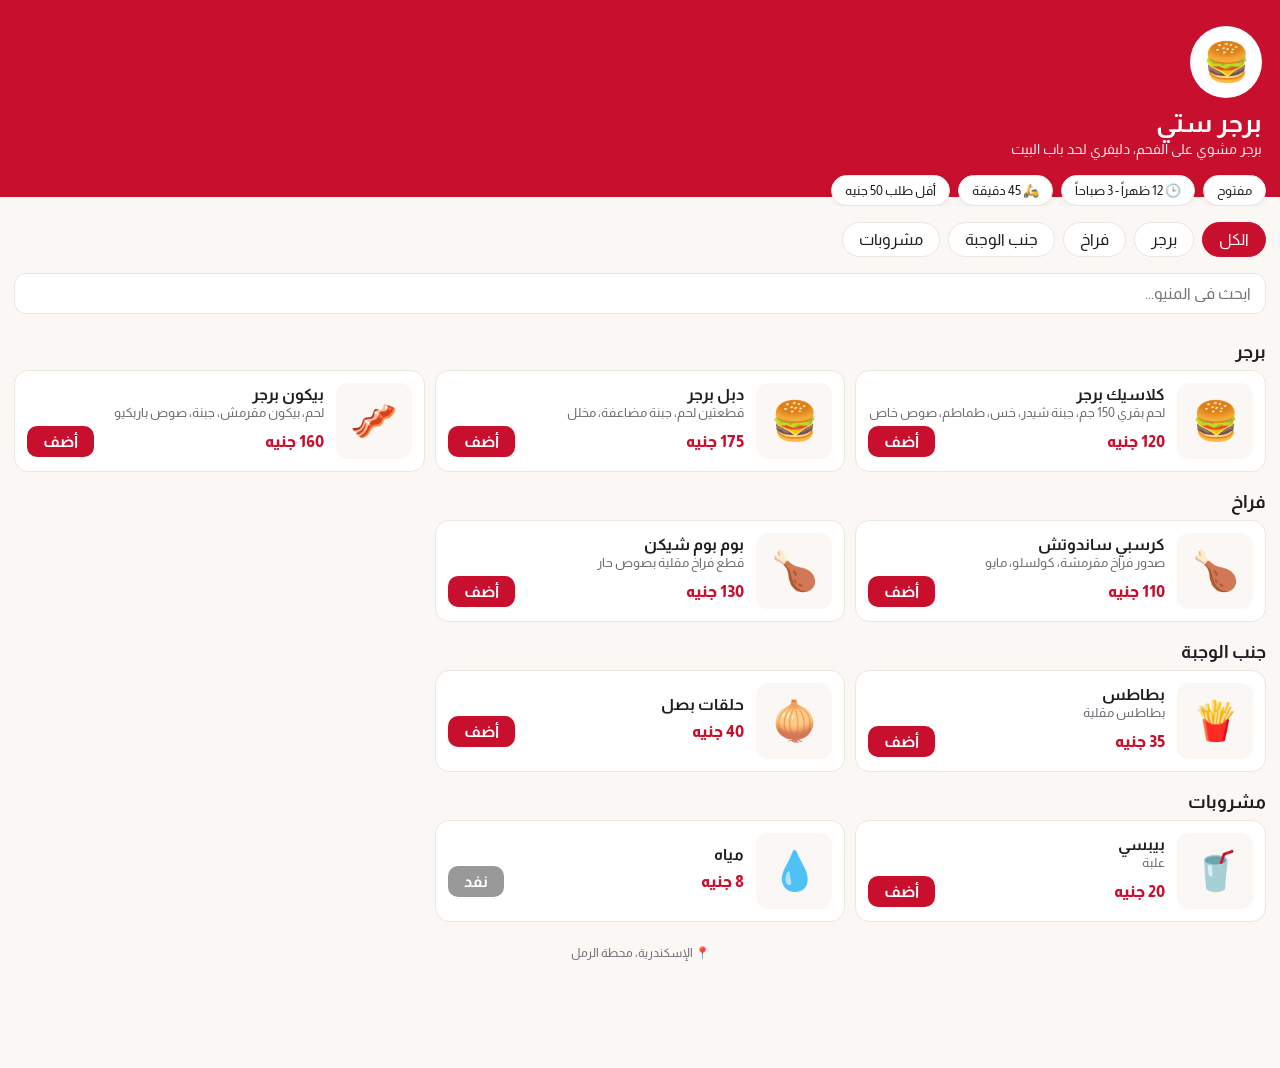
==== index.html @ 9aebf4c3 "Talabak: white-label restaurant menu and ordering site" ====
<!doctype html>
<html lang="ar" dir="rtl">
<head>
<meta charset="utf-8">
<meta name="viewport" content="width=device-width, initial-scale=1">
<title>منيو</title>
<link rel="preconnect" href="https://fonts.googleapis.com">
<link href="https://fonts.googleapis.com/css2?family=Almarai:wght@400;700;800&display=swap" rel="stylesheet">
<link rel="stylesheet" href="style.css">
</head>
<body>
<div id="app"><p class="loading">جاري التحميل...</p></div>
<script src="app.js"></script>
</body>
</html>
---- style.css ----
:root{--primary:#c8102e;--accent:#f5b301;--bg:#faf7f5;--card:#fff;--text:#1d1d1f;--muted:#6b6b72;--line:#ece6e1;--onp:#fff}
body.dark{--bg:#121212;--card:#1e1e1e;--text:#f1f1f1;--muted:#a0a0a8;--line:#2c2c2c}
*{box-sizing:border-box}
body{margin:0;font-family:Almarai,system-ui,sans-serif;background:var(--bg);color:var(--text);padding-bottom:84px}
button,input,textarea,select{font:inherit;color:inherit}
.loading,.err{text-align:center;padding:60px 20px;color:var(--muted)}
.hero{background:var(--primary);color:var(--onp);padding:26px 18px 40px;background-size:cover;background-position:center;position:relative}
.hero.cover::before{content:"";position:absolute;inset:0;background:rgba(0,0,0,.55)}
.hero>*{position:relative}
.hero .logo{width:72px;height:72px;border-radius:50%;background:#fff;display:flex;align-items:center;justify-content:center;font-size:38px;overflow:hidden;margin-bottom:10px}
.hero .logo img{width:100%;height:100%;object-fit:cover}
.hero h1{margin:0 0 4px;font-size:26px}
.hero p{margin:0;opacity:.9;font-size:14px}
.info{display:flex;flex-wrap:wrap;gap:8px;margin:-22px 14px 0;position:relative}
.chip{background:var(--card);border:1px solid var(--line);border-radius:999px;padding:7px 13px;font-size:13px;box-shadow:0 2px 6px rgba(0,0,0,.05)}
.chip.closed{background:#b71c1c;color:#fff;border-color:#b71c1c}
.tabs{display:flex;gap:8px;overflow-x:auto;padding:16px 14px 8px;position:sticky;top:0;background:var(--bg);z-index:5;scrollbar-width:none}
.tabs button{white-space:nowrap;border:1px solid var(--line);background:var(--card);padding:8px 16px;border-radius:999px;cursor:pointer}
.tabs button.on{background:var(--primary);color:var(--onp);border-color:var(--primary)}
.search{margin:8px 14px;width:calc(100% - 28px);padding:11px 14px;border-radius:12px;border:1px solid var(--line);background:var(--card)}
h2.cat{margin:20px 14px 8px;font-size:18px}
.items{display:grid;gap:10px;padding:0 14px;grid-template-columns:repeat(auto-fill,minmax(320px,1fr))}
.item{background:var(--card);border:1px solid var(--line);border-radius:14px;padding:12px;display:flex;gap:12px;align-items:center}
.item .pic{width:76px;height:76px;border-radius:12px;background:var(--bg);display:flex;align-items:center;justify-content:center;font-size:38px;flex:none;overflow:hidden}
.item .pic img{width:100%;height:100%;object-fit:cover}
.item .body{flex:1;min-width:0}
.item h3{margin:0 0 3px;font-size:16px}
.item .d{margin:0 0 6px;font-size:12.5px;color:var(--muted)}
.item .row{display:flex;justify-content:space-between;align-items:center}
.price{font-weight:800;color:var(--primary)}
body.dark .price{color:var(--accent)}
.add{background:var(--primary);color:var(--onp);border:0;border-radius:10px;padding:7px 16px;cursor:pointer;font-weight:700}
.add:disabled{background:#999;cursor:not-allowed}
.bar{position:fixed;bottom:0;inset-inline:0;padding:12px 14px;background:var(--bg);border-top:1px solid var(--line);z-index:10}
.bar button{width:100%;background:var(--primary);color:var(--onp);border:0;border-radius:14px;padding:14px;font-weight:800;font-size:16px;cursor:pointer;display:flex;justify-content:space-between}
.sheet-bg{position:fixed;inset:0;background:rgba(0,0,0,.5);z-index:20;display:flex;align-items:flex-end;justify-content:center}
.sheet{background:var(--bg);width:100%;max-width:560px;max-height:92vh;overflow:auto;border-radius:20px 20px 0 0;padding:18px}
.sheet h2{margin:0 0 12px}
.line{display:flex;align-items:center;gap:8px;padding:10px 0;border-bottom:1px solid var(--line)}
.line .n{flex:1}.line .n small{display:block;color:var(--muted)}
.qty{display:flex;align-items:center;gap:8px}
.qty button{width:30px;height:30px;border-radius:50%;border:1px solid var(--line);background:var(--card);cursor:pointer;font-size:16px}
.sum{display:flex;justify-content:space-between;padding:5px 0}
.sum.t{font-weight:800;font-size:17px;border-top:1px solid var(--line);margin-top:6px;padding-top:10px}
.f{display:block;margin:10px 0 4px;font-size:13px;color:var(--muted)}
.in{width:100%;padding:11px;border-radius:10px;border:1px solid var(--line);background:var(--card)}
.seg{display:flex;gap:8px}.seg label{flex:1;text-align:center;border:1px solid var(--line);border-radius:10px;padding:10px;background:var(--card);cursor:pointer}
.seg input{display:none}.seg input:checked+span{font-weight:800;color:var(--primary)}
.seg label:has(input:checked){border-color:var(--primary)}
.opt{display:flex;justify-content:space-between;padding:10px 0;border-bottom:1px solid var(--line)}
.btn{width:100%;margin-top:14px;padding:14px;border:0;border-radius:12px;background:#25d366;color:#fff;font-weight:800;font-size:16px;cursor:pointer}
.btn.alt{background:var(--card);color:var(--text);border:1px solid var(--line)}
.msg{background:var(--card);border:1px solid var(--line);border-radius:10px;padding:10px;margin-top:10px;font-size:13px}
footer{text-align:center;color:var(--muted);font-size:12px;padding:24px}
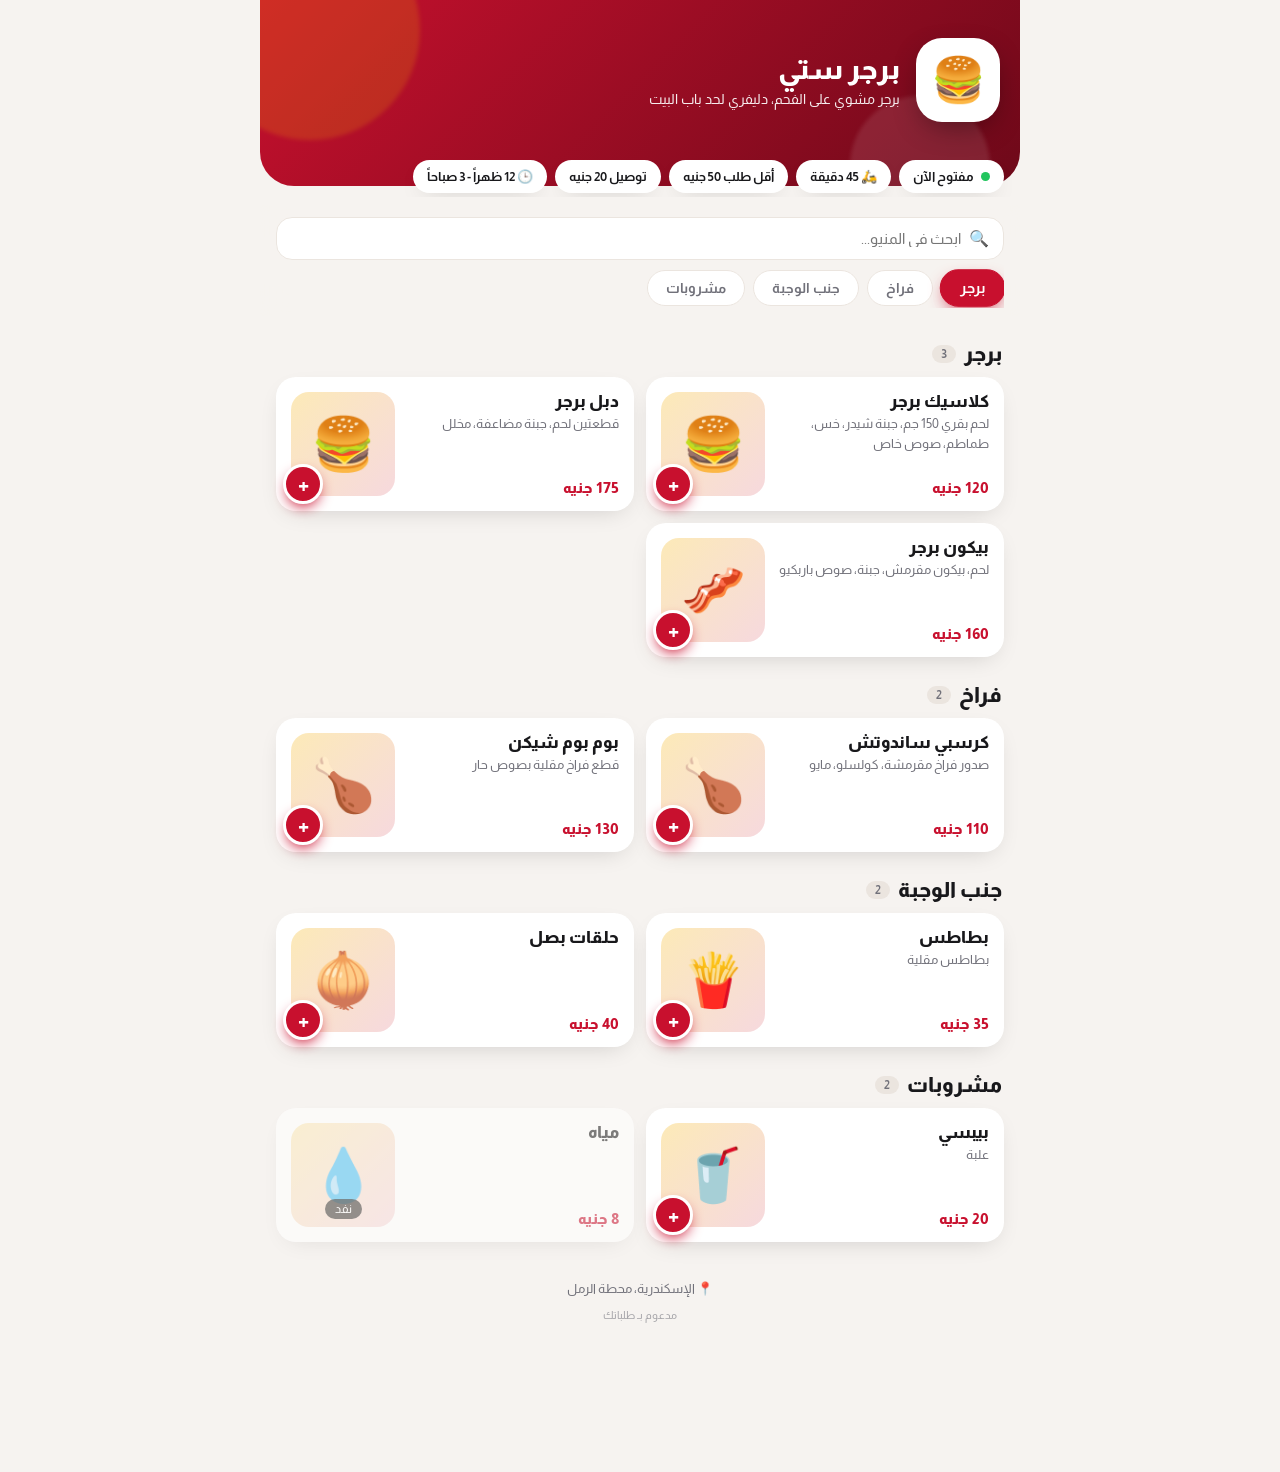
==== commit bed85eba: "Cache-busting for css/js/config" ====
--- a/index.html
+++ b/index.html
@@ -2,14 +2,15 @@
 <html lang="ar" dir="rtl">
 <head>
 <meta charset="utf-8">
+<meta http-equiv="Cache-Control" content="no-cache">
 <meta name="viewport" content="width=device-width, initial-scale=1">
 <title>منيو</title>
 <link rel="preconnect" href="https://fonts.googleapis.com">
 <link href="https://fonts.googleapis.com/css2?family=Almarai:wght@400;700;800&display=swap" rel="stylesheet">
-<link rel="stylesheet" href="style.css">
+<link rel="stylesheet" href="style.css?v=1795558401">
 </head>
 <body>
 <div id="app"><p class="loading">جاري التحميل...</p></div>
-<script src="app.js"></script>
+<script src="app.js?v=1795558401"></script>
 </body>
 </html>
--- a/style.css
+++ b/style.css
@@ -1,54 +1,114 @@
-:root{--primary:#c8102e;--accent:#f5b301;--bg:#faf7f5;--card:#fff;--text:#1d1d1f;--muted:#6b6b72;--line:#ece6e1;--onp:#fff}
-body.dark{--bg:#121212;--card:#1e1e1e;--text:#f1f1f1;--muted:#a0a0a8;--line:#2c2c2c}
-*{box-sizing:border-box}
-body{margin:0;font-family:Almarai,system-ui,sans-serif;background:var(--bg);color:var(--text);padding-bottom:84px}
+:root{--primary:#c8102e;--accent:#f5b301;--bg:#f6f3f0;--card:#fff;--text:#18181b;--muted:#71717a;--line:#ebe5df;--onp:#fff;--r:20px;--sh:0 8px 24px -10px rgba(0,0,0,.18)}
+body.dark{--bg:#0d0d0f;--card:#1a1a1e;--text:#f4f4f5;--muted:#a1a1aa;--line:#2a2a30;--sh:0 8px 24px -10px rgba(0,0,0,.6)}
+*{box-sizing:border-box;-webkit-tap-highlight-color:transparent}
+html{scroll-behavior:smooth}
+body{margin:0;font-family:Almarai,system-ui,sans-serif;background:var(--bg);color:var(--text);padding-bottom:110px;max-width:760px;margin-inline:auto;min-height:100vh}
 button,input,textarea,select{font:inherit;color:inherit}
+button{cursor:pointer}
 .loading,.err{text-align:center;padding:60px 20px;color:var(--muted)}
-.hero{background:var(--primary);color:var(--onp);padding:26px 18px 40px;background-size:cover;background-position:center;position:relative}
-.hero.cover::before{content:"";position:absolute;inset:0;background:rgba(0,0,0,.55)}
-.hero>*{position:relative}
-.hero .logo{width:72px;height:72px;border-radius:50%;background:#fff;display:flex;align-items:center;justify-content:center;font-size:38px;overflow:hidden;margin-bottom:10px}
-.hero .logo img{width:100%;height:100%;object-fit:cover}
-.hero h1{margin:0 0 4px;font-size:26px}
-.hero p{margin:0;opacity:.9;font-size:14px}
-.info{display:flex;flex-wrap:wrap;gap:8px;margin:-22px 14px 0;position:relative}
-.chip{background:var(--card);border:1px solid var(--line);border-radius:999px;padding:7px 13px;font-size:13px;box-shadow:0 2px 6px rgba(0,0,0,.05)}
-.chip.closed{background:#b71c1c;color:#fff;border-color:#b71c1c}
-.tabs{display:flex;gap:8px;overflow-x:auto;padding:16px 14px 8px;position:sticky;top:0;background:var(--bg);z-index:5;scrollbar-width:none}
-.tabs button{white-space:nowrap;border:1px solid var(--line);background:var(--card);padding:8px 16px;border-radius:999px;cursor:pointer}
-.tabs button.on{background:var(--primary);color:var(--onp);border-color:var(--primary)}
-.search{margin:8px 14px;width:calc(100% - 28px);padding:11px 14px;border-radius:12px;border:1px solid var(--line);background:var(--card)}
-h2.cat{margin:20px 14px 8px;font-size:18px}
-.items{display:grid;gap:10px;padding:0 14px;grid-template-columns:repeat(auto-fill,minmax(320px,1fr))}
-.item{background:var(--card);border:1px solid var(--line);border-radius:14px;padding:12px;display:flex;gap:12px;align-items:center}
-.item .pic{width:76px;height:76px;border-radius:12px;background:var(--bg);display:flex;align-items:center;justify-content:center;font-size:38px;flex:none;overflow:hidden}
-.item .pic img{width:100%;height:100%;object-fit:cover}
-.item .body{flex:1;min-width:0}
-.item h3{margin:0 0 3px;font-size:16px}
-.item .d{margin:0 0 6px;font-size:12.5px;color:var(--muted)}
-.item .row{display:flex;justify-content:space-between;align-items:center}
-.price{font-weight:800;color:var(--primary)}
+/* hero */
+.hero{position:relative;overflow:hidden;color:var(--onp);padding:38px 20px 64px;border-radius:0 0 34px 34px;background:linear-gradient(135deg,var(--primary),color-mix(in srgb,var(--primary) 55%,#000));background-size:cover;background-position:center}
+.hero.cover{background-blend-mode:multiply}
+.hero.cover::after{content:"";position:absolute;inset:0;background:linear-gradient(to top,rgba(0,0,0,.65),rgba(0,0,0,.15))}
+.blob{position:absolute;border-radius:50%;filter:blur(2px);opacity:.18;background:var(--accent)}
+.b1{width:220px;height:220px;top:-80px;left:-60px}.b2{width:140px;height:140px;bottom:-50px;right:30px;background:#fff;opacity:.1}
+.hero-in{position:relative;z-index:1;display:flex;align-items:center;gap:16px}
+.logo{width:84px;height:84px;border-radius:26px;background:#fff;display:flex;align-items:center;justify-content:center;font-size:44px;overflow:hidden;flex:none;box-shadow:0 10px 30px -8px rgba(0,0,0,.45);animation:pop .6s cubic-bezier(.2,1.4,.4,1)}
+.logo img{width:100%;height:100%;object-fit:cover}
+.hero h1{margin:0 0 5px;font-size:28px;font-weight:800;line-height:1.2}
+.hero p{margin:0;opacity:.92;font-size:14px}
+/* info */
+.info{display:flex;gap:8px;overflow-x:auto;margin:-26px 0 0;padding:0 16px 4px;position:relative;z-index:2;scrollbar-width:none}
+.info::-webkit-scrollbar,.tabs::-webkit-scrollbar{display:none}
+.chip{flex:none;background:var(--card);border-radius:999px;padding:9px 14px;font-size:13px;font-weight:700;box-shadow:var(--sh);white-space:nowrap}
+.chip.st{display:flex;align-items:center;gap:7px}
+.chip.st i{width:9px;height:9px;border-radius:50%;background:#22c55e;box-shadow:0 0 0 0 #22c55e88;animation:pulse 1.8s infinite}
+.chip.closed{color:#ef4444}.chip.closed i{background:#ef4444;animation:none}
+.closedbar{margin:12px 16px 0;padding:11px 14px;border-radius:14px;background:#ef444422;color:#ef4444;font-size:13px;font-weight:700;text-align:center}
+/* sticky search+tabs */
+.stick{position:sticky;top:0;z-index:30;background:color-mix(in srgb,var(--bg) 88%,transparent);backdrop-filter:blur(14px);-webkit-backdrop-filter:blur(14px);padding:12px 16px 8px;margin-top:8px}
+.sbox{display:flex;align-items:center;gap:8px;background:var(--card);border:1px solid var(--line);border-radius:16px;padding:0 14px}
+.sbox input{flex:1;border:0;background:none;outline:0;padding:12px 0;font-size:15px}
+.tabs{display:flex;gap:8px;overflow-x:auto;padding:10px 0 2px;scrollbar-width:none}
+.tabs button{flex:none;border:0;background:var(--card);padding:9px 18px;border-radius:999px;font-weight:700;font-size:14px;color:var(--muted);transition:.25s;border:1px solid var(--line)}
+.tabs button.on{background:var(--primary);color:var(--onp);border-color:var(--primary);transform:scale(1.04);box-shadow:0 6px 16px -6px var(--primary)}
+/* items */
+h2.cat{margin:26px 18px 12px;font-size:21px;font-weight:800;display:flex;align-items:center;gap:8px;scroll-margin-top:130px}
+h2.cat small{font-size:12px;background:var(--line);color:var(--muted);padding:2px 9px;border-radius:99px;font-weight:700}
+.items{display:grid;gap:12px;padding:0 16px}
+@media(min-width:700px){.items{grid-template-columns:1fr 1fr}}
+.item{background:var(--card);border-radius:var(--r);padding:14px;display:flex;gap:14px;align-items:stretch;box-shadow:var(--sh);cursor:pointer;transition:transform .15s;animation:rise .5s both;border:1px solid transparent}
+.item:active{transform:scale(.975)}
+.item.out{opacity:.55;cursor:default}
+.item .body{flex:1;min-width:0;display:flex;flex-direction:column}
+.item h3{margin:0 0 4px;font-size:16.5px;font-weight:800}
+.item .d{margin:0 0 8px;font-size:12.5px;color:var(--muted);line-height:1.6;display:-webkit-box;-webkit-line-clamp:2;-webkit-box-orient:vertical;overflow:hidden}
+.price{margin-top:auto;font-weight:800;font-size:15px;color:var(--primary)}
 body.dark .price{color:var(--accent)}
-.add{background:var(--primary);color:var(--onp);border:0;border-radius:10px;padding:7px 16px;cursor:pointer;font-weight:700}
-.add:disabled{background:#999;cursor:not-allowed}
-.bar{position:fixed;bottom:0;inset-inline:0;padding:12px 14px;background:var(--bg);border-top:1px solid var(--line);z-index:10}
-.bar button{width:100%;background:var(--primary);color:var(--onp);border:0;border-radius:14px;padding:14px;font-weight:800;font-size:16px;cursor:pointer;display:flex;justify-content:space-between}
-.sheet-bg{position:fixed;inset:0;background:rgba(0,0,0,.5);z-index:20;display:flex;align-items:flex-end;justify-content:center}
-.sheet{background:var(--bg);width:100%;max-width:560px;max-height:92vh;overflow:auto;border-radius:20px 20px 0 0;padding:18px}
-.sheet h2{margin:0 0 12px}
-.line{display:flex;align-items:center;gap:8px;padding:10px 0;border-bottom:1px solid var(--line)}
-.line .n{flex:1}.line .n small{display:block;color:var(--muted)}
-.qty{display:flex;align-items:center;gap:8px}
-.qty button{width:30px;height:30px;border-radius:50%;border:1px solid var(--line);background:var(--card);cursor:pointer;font-size:16px}
-.sum{display:flex;justify-content:space-between;padding:5px 0}
-.sum.t{font-weight:800;font-size:17px;border-top:1px solid var(--line);margin-top:6px;padding-top:10px}
-.f{display:block;margin:10px 0 4px;font-size:13px;color:var(--muted)}
-.in{width:100%;padding:11px;border-radius:10px;border:1px solid var(--line);background:var(--card)}
-.seg{display:flex;gap:8px}.seg label{flex:1;text-align:center;border:1px solid var(--line);border-radius:10px;padding:10px;background:var(--card);cursor:pointer}
-.seg input{display:none}.seg input:checked+span{font-weight:800;color:var(--primary)}
-.seg label:has(input:checked){border-color:var(--primary)}
-.opt{display:flex;justify-content:space-between;padding:10px 0;border-bottom:1px solid var(--line)}
-.btn{width:100%;margin-top:14px;padding:14px;border:0;border-radius:12px;background:#25d366;color:#fff;font-weight:800;font-size:16px;cursor:pointer}
-.btn.alt{background:var(--card);color:var(--text);border:1px solid var(--line)}
-.msg{background:var(--card);border:1px solid var(--line);border-radius:10px;padding:10px;margin-top:10px;font-size:13px}
-footer{text-align:center;color:var(--muted);font-size:12px;padding:24px}
+.pic{position:relative;width:104px;height:104px;border-radius:18px;flex:none;background:linear-gradient(135deg,color-mix(in srgb,var(--accent) 28%,var(--card)),color-mix(in srgb,var(--primary) 16%,var(--card)));display:flex;align-items:center;justify-content:center;font-size:52px}
+.pic img{width:100%;height:100%;object-fit:cover;border-radius:18px}
+.pic em{position:absolute;inset:auto 0 8px;margin:auto;width:max-content;background:#000b;color:#fff;font-style:normal;font-size:12px;padding:3px 10px;border-radius:99px}
+.plus{position:absolute;bottom:-8px;left:-8px;width:40px;height:40px;border-radius:50%;border:3px solid var(--card);background:var(--primary);color:var(--onp);font-size:21px;font-weight:800;display:flex;align-items:center;justify-content:center;box-shadow:0 6px 14px -4px var(--primary);transition:.2s}
+.plus:active{transform:scale(.85)}
+.plus.has{background:var(--accent);color:#111;font-size:16px}
+footer{text-align:center;color:var(--muted);font-size:13px;padding:34px 20px;line-height:2}
+.pw{opacity:.6;font-size:11px}
+/* cart bar */
+.bar{position:fixed;bottom:0;left:0;right:0;max-width:760px;margin:auto;padding:12px 16px calc(12px + env(safe-area-inset-bottom));z-index:40;transform:translateY(120%);transition:transform .4s cubic-bezier(.2,1,.3,1);pointer-events:none}
+.bar.on{transform:none;pointer-events:auto}
+.bar button{width:100%;background:var(--primary);color:var(--onp);border:0;border-radius:20px;padding:15px 18px;font-weight:800;font-size:16px;display:flex;align-items:center;justify-content:space-between;box-shadow:0 14px 30px -8px var(--primary)}
+.bar button.pop{animation:bump .35s}
+.cnt{background:var(--onp);color:var(--primary);min-width:28px;height:28px;border-radius:99px;display:flex;align-items:center;justify-content:center;font-size:14px;padding:0 8px}
+.toast{position:fixed;top:16px;left:50%;transform:translate(-50%,-90px);background:#111e;color:#fff;padding:11px 20px;border-radius:99px;font-size:14px;font-weight:700;z-index:100;transition:.35s cubic-bezier(.2,1,.3,1);backdrop-filter:blur(8px);pointer-events:none}
+.toast.on{transform:translate(-50%,0)}
+/* sheets */
+.sheet-bg{position:fixed;inset:0;background:rgba(0,0,0,.55);backdrop-filter:blur(3px);z-index:60;display:flex;align-items:flex-end;justify-content:center;animation:fade .25s}
+.sheet{background:var(--bg);width:100%;max-width:560px;max-height:92vh;overflow:auto;border-radius:28px 28px 0 0;padding:10px 20px 24px;animation:slide .4s cubic-bezier(.2,1,.3,1)}
+.grip{width:44px;height:5px;border-radius:9px;background:var(--line);margin:0 auto 14px}
+.sheet h2{margin:0 0 8px;font-size:22px}
+.sheet h4{margin:16px 0 4px;color:var(--muted);font-size:13px}
+.dpic{height:170px;border-radius:22px;margin-bottom:14px;overflow:hidden;display:flex;align-items:center;justify-content:center;font-size:90px;background:linear-gradient(135deg,color-mix(in srgb,var(--accent) 30%,var(--card)),color-mix(in srgb,var(--primary) 20%,var(--card)))}
+.dpic img{width:100%;height:100%;object-fit:cover}
+.dd{color:var(--muted);line-height:1.8;margin:0 0 6px}
+.line{display:flex;align-items:center;gap:10px;padding:13px 0;border-bottom:1px solid var(--line)}
+.line .n{flex:1;font-weight:700}.line .n small{display:block;color:var(--muted);font-weight:400;margin-top:2px}
+.qty{display:flex;align-items:center;gap:10px;background:var(--card);border-radius:99px;padding:3px;border:1px solid var(--line)}
+.qty button{width:32px;height:32px;border-radius:50%;border:0;background:var(--bg);font-size:18px;font-weight:800}
+.qty.big button{width:40px;height:40px}.qty.big{gap:14px}
+.sum{display:flex;justify-content:space-between;padding:6px 0;color:var(--muted)}
+.sum.t{font-weight:800;font-size:19px;color:var(--text);border-top:2px dashed var(--line);margin-top:8px;padding-top:12px}
+.f{display:block;margin:14px 0 6px;font-size:13px;color:var(--muted);font-weight:700}
+.in{width:100%;padding:13px 14px;border-radius:14px;border:1.5px solid var(--line);background:var(--card);outline:0;transition:.2s}
+.in:focus{border-color:var(--primary)}
+.seg{display:flex;gap:8px;margin-top:14px}
+.seg label{flex:1;text-align:center;border:2px solid var(--line);border-radius:16px;padding:13px;background:var(--card);cursor:pointer;font-weight:700;transition:.2s}
+.seg input{display:none}
+.seg label:has(input:checked){border-color:var(--primary);background:color-mix(in srgb,var(--primary) 9%,var(--card));color:var(--primary)}
+body.dark .seg label:has(input:checked){color:var(--accent);border-color:var(--accent)}
+.opt{display:flex;justify-content:space-between;align-items:center;padding:13px 0;border-bottom:1px solid var(--line);cursor:pointer}
+.opt input{display:none}
+.opt span:first-child{display:flex;align-items:center;gap:10px}
+.ck{width:22px;height:22px;border-radius:7px;border:2px solid var(--line);display:inline-block;transition:.2s}
+.opt input:checked+.ck{background:var(--primary);border-color:var(--primary);box-shadow:inset 0 0 0 4px var(--card)}
+.dfoot{display:flex;gap:12px;align-items:center;margin-top:18px}
+.btn{width:100%;margin-top:16px;padding:16px;border:0;border-radius:18px;background:#25d366;color:#fff;font-weight:800;font-size:16px;box-shadow:0 12px 24px -10px #25d366;transition:transform .15s}
+.btn:active{transform:scale(.97)}
+.btn.p{background:var(--primary);color:var(--onp);margin:0;flex:1;box-shadow:0 12px 24px -10px var(--primary)}
+.btn.alt{background:var(--card);color:var(--text);border:1px solid var(--line);box-shadow:none}
+.msg{background:#ef444418;color:#ef4444;border-radius:12px;padding:11px;margin-top:12px;font-size:13px;font-weight:700;animation:shake .4s}
+.ok{text-align:center;padding:20px 0}
+.ok p{color:var(--muted);line-height:1.9}
+.tick{width:86px;height:86px;border-radius:50%;background:#22c55e;color:#fff;font-size:46px;display:flex;align-items:center;justify-content:center;margin:0 auto 16px;animation:pop .6s cubic-bezier(.2,1.5,.4,1);box-shadow:0 0 0 14px #22c55e22}
+@keyframes rise{from{opacity:0;transform:translateY(18px)}}
+@keyframes fade{from{opacity:0}}
+@keyframes slide{from{transform:translateY(100%)}}
+@keyframes pop{from{transform:scale(.4);opacity:0}}
+@keyframes bump{40%{transform:scale(1.05)}}
+@keyframes pulse{70%{box-shadow:0 0 0 8px #22c55e00}100%{box-shadow:0 0 0 0 #22c55e00}}
+@keyframes shake{25%{transform:translateX(-6px)}75%{transform:translateX(6px)}}
+@media(prefers-reduced-motion:reduce){*{animation:none!important;transition:none!important}}
+.grp h4{display:flex;align-items:center;gap:8px;margin:18px 0 2px;font-size:15px;color:var(--text)}
+.grp h4 small{font-size:11px;color:var(--muted);font-weight:700}.grp h4 small.rq{color:var(--primary)}
+body.dark .grp h4 small.rq{color:var(--accent)}
+.opt.on .ck{background:var(--primary);border-color:var(--primary);box-shadow:inset 0 0 0 4px var(--card)}
+.ck.rd{border-radius:50%}
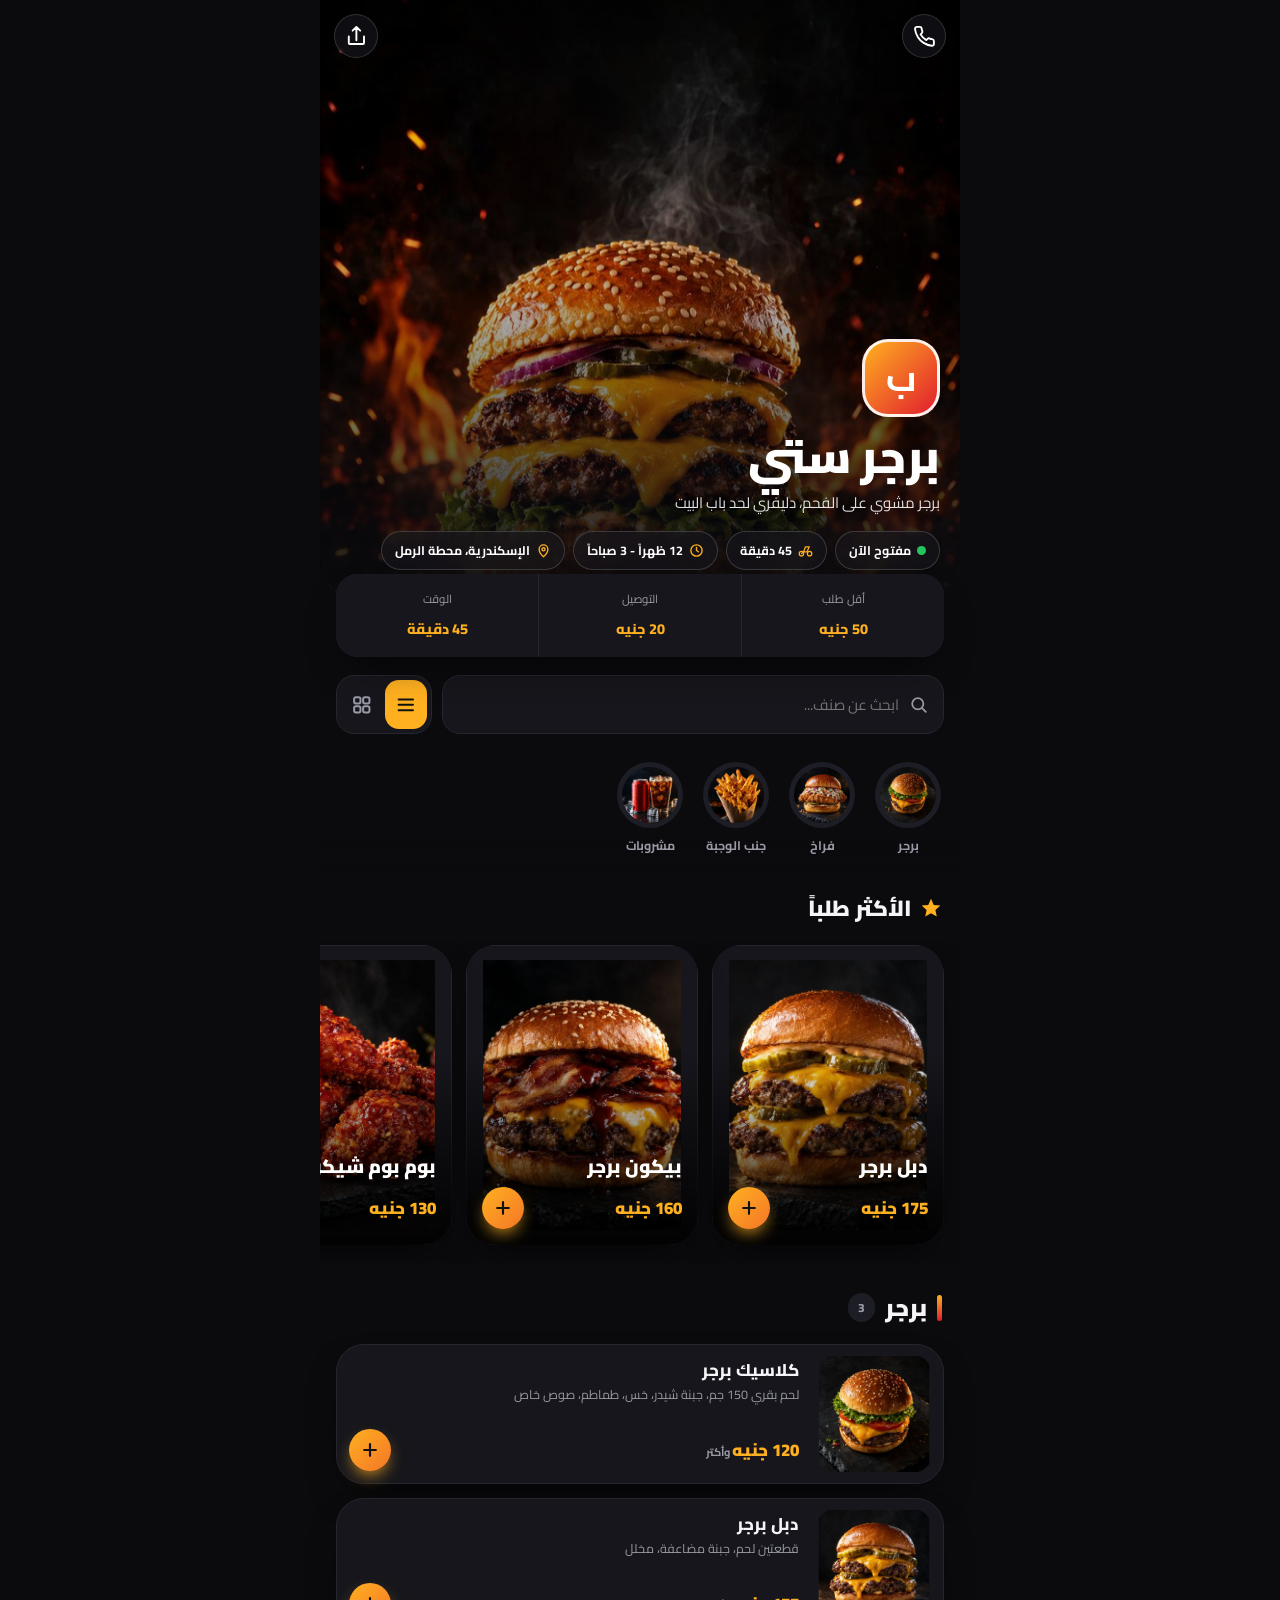
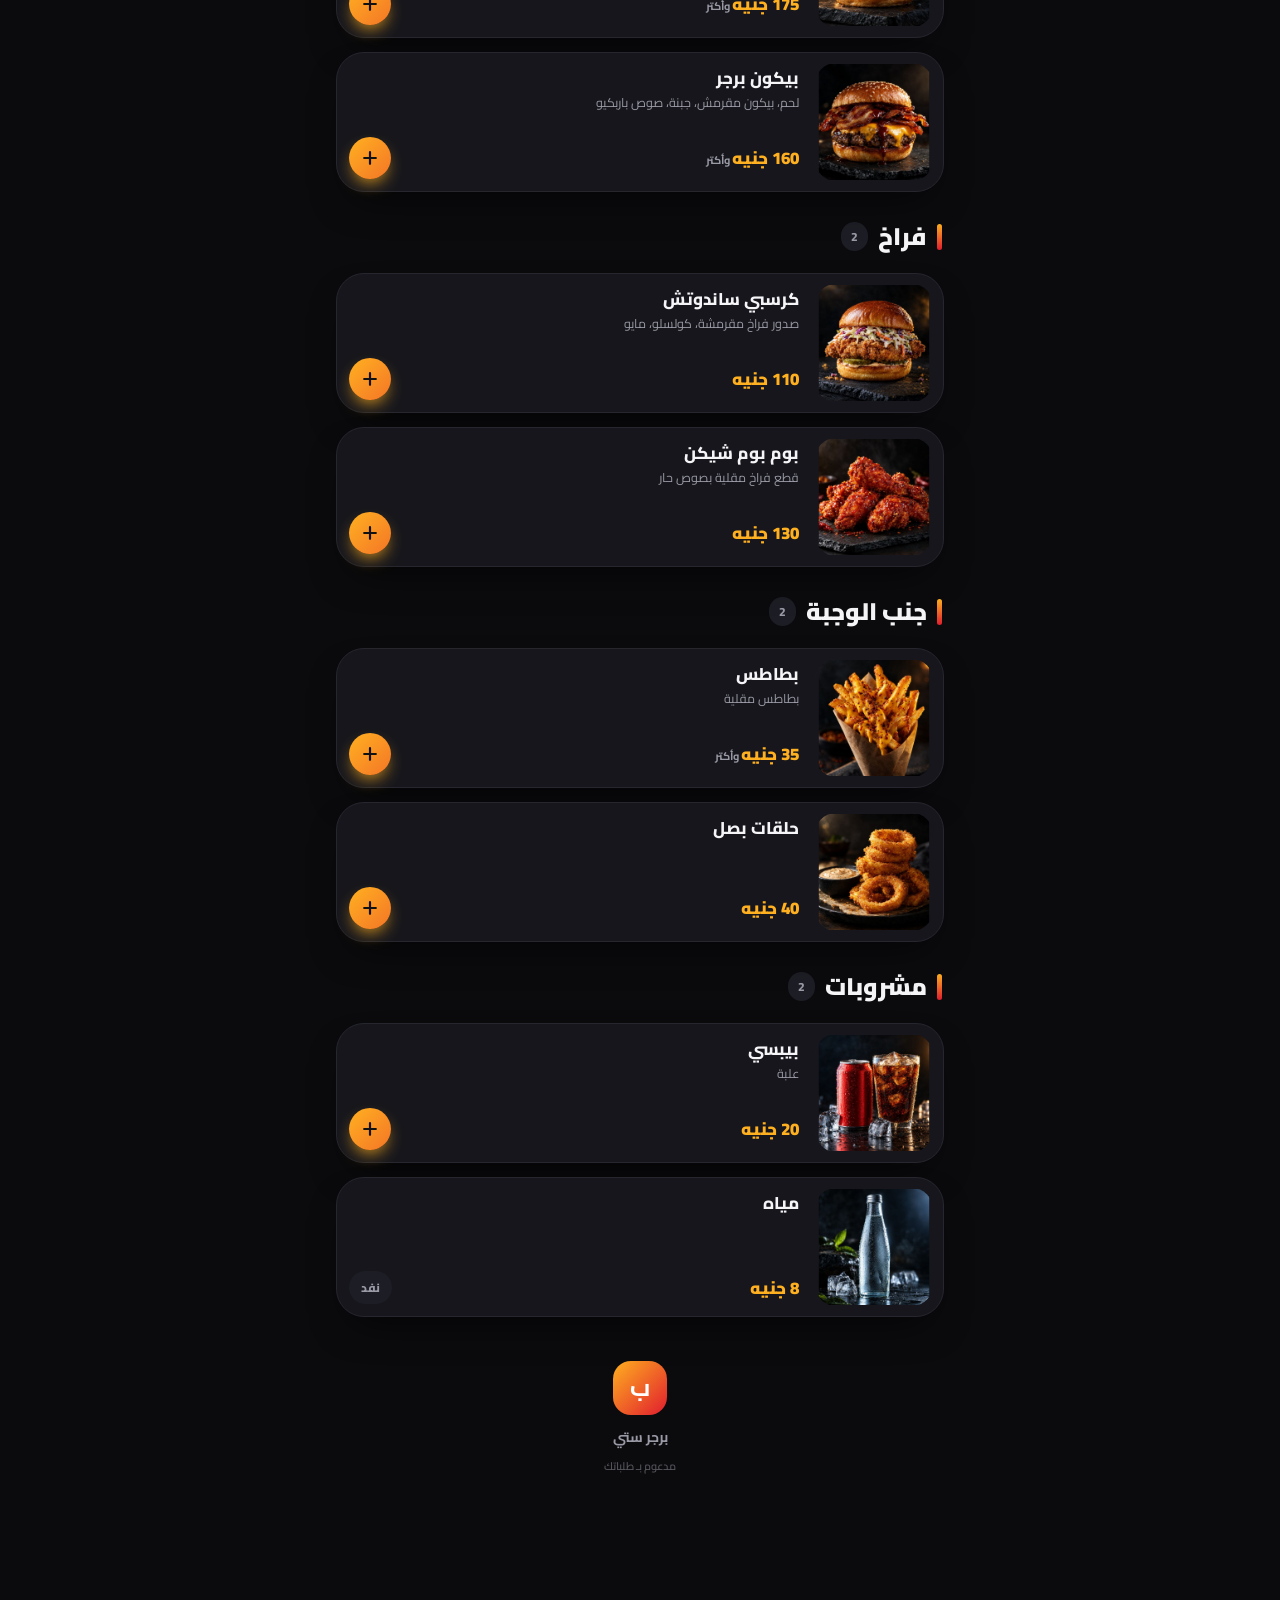
==== commit 7afbf8ca: "Cinematic redesign: photo hero, featured carousel, photo categories, full-screen item sheet, glass c" ====
--- a/index.html
+++ b/index.html
@@ -3,14 +3,15 @@
 <head>
 <meta charset="utf-8">
 <meta http-equiv="Cache-Control" content="no-cache">
-<meta name="viewport" content="width=device-width, initial-scale=1">
+<meta name="viewport" content="width=device-width, initial-scale=1, viewport-fit=cover">
+<meta name="theme-color" content="#0b0b0e">
 <title>منيو</title>
 <link rel="preconnect" href="https://fonts.googleapis.com">
-<link href="https://fonts.googleapis.com/css2?family=Almarai:wght@400;700;800&display=swap" rel="stylesheet">
-<link rel="stylesheet" href="style.css?v=1795558401">
+<link href="https://fonts.googleapis.com/css2?family=Cairo:wght@500;700;800;900&display=swap" rel="stylesheet">
+<link rel="stylesheet" href="style.css?v=1795558957">
 </head>
 <body>
 <div id="app"><p class="loading">جاري التحميل...</p></div>
-<script src="app.js?v=1795558401"></script>
+<script src="app.js?v=1795558957"></script>
 </body>
 </html>
--- a/style.css
+++ b/style.css
@@ -1,114 +1,204 @@
-:root{--primary:#c8102e;--accent:#f5b301;--bg:#f6f3f0;--card:#fff;--text:#18181b;--muted:#71717a;--line:#ebe5df;--onp:#fff;--r:20px;--sh:0 8px 24px -10px rgba(0,0,0,.18)}
-body.dark{--bg:#0d0d0f;--card:#1a1a1e;--text:#f4f4f5;--muted:#a1a1aa;--line:#2a2a30;--sh:0 8px 24px -10px rgba(0,0,0,.6)}
+:root{--primary:#e11d2e;--accent:#ffb020;--onp:#fff;--bg:#0b0b0e;--bg2:#121217;--card:#16161c;--card2:#1d1d25;--text:#f5f5f7;--muted:#9a9aa6;--line:#26262f;--glass:rgba(24,24,30,.62);--sh:0 18px 40px -18px rgba(0,0,0,.8);--font:Cairo,Almarai,system-ui,sans-serif}
+body.light{--bg:#faf6f1;--bg2:#fff;--card:#fff;--card2:#f3ece4;--text:#1b1a18;--muted:#7a736b;--line:#ece3d9;--glass:rgba(255,255,255,.7);--sh:0 18px 40px -22px rgba(60,40,10,.35)}
 *{box-sizing:border-box;-webkit-tap-highlight-color:transparent}
 html{scroll-behavior:smooth}
-body{margin:0;font-family:Almarai,system-ui,sans-serif;background:var(--bg);color:var(--text);padding-bottom:110px;max-width:760px;margin-inline:auto;min-height:100vh}
-button,input,textarea,select{font:inherit;color:inherit}
-button{cursor:pointer}
+body{margin:0;font-family:var(--font);background:var(--bg);color:var(--text);max-width:640px;margin-inline:auto;min-height:100vh;padding-bottom:130px;overflow-x:hidden}
+body.lock{overflow:hidden}
+button,input,textarea,select{font:inherit;color:inherit}button{cursor:pointer}
+a{color:inherit;text-decoration:none}
+svg{width:1.2em;height:1.2em;display:block}
 .loading,.err{text-align:center;padding:60px 20px;color:var(--muted)}
+.ic{width:44px;height:44px;border-radius:50%;border:0;display:flex;align-items:center;justify-content:center;background:var(--card2);position:relative;font-size:19px}
+.ic.glass{background:var(--glass);backdrop-filter:blur(14px) saturate(1.4);-webkit-backdrop-filter:blur(14px) saturate(1.4);color:#fff;border:1px solid rgba(255,255,255,.14)}
+body.light .ic.glass{color:#222}
 /* hero */
-.hero{position:relative;overflow:hidden;color:var(--onp);padding:38px 20px 64px;border-radius:0 0 34px 34px;background:linear-gradient(135deg,var(--primary),color-mix(in srgb,var(--primary) 55%,#000));background-size:cover;background-position:center}
-.hero.cover{background-blend-mode:multiply}
-.hero.cover::after{content:"";position:absolute;inset:0;background:linear-gradient(to top,rgba(0,0,0,.65),rgba(0,0,0,.15))}
-.blob{position:absolute;border-radius:50%;filter:blur(2px);opacity:.18;background:var(--accent)}
-.b1{width:220px;height:220px;top:-80px;left:-60px}.b2{width:140px;height:140px;bottom:-50px;right:30px;background:#fff;opacity:.1}
-.hero-in{position:relative;z-index:1;display:flex;align-items:center;gap:16px}
-.logo{width:84px;height:84px;border-radius:26px;background:#fff;display:flex;align-items:center;justify-content:center;font-size:44px;overflow:hidden;flex:none;box-shadow:0 10px 30px -8px rgba(0,0,0,.45);animation:pop .6s cubic-bezier(.2,1.4,.4,1)}
+.hero{position:relative;height:min(84vh,600px);min-height:470px;overflow:hidden;border-radius:0 0 40px 40px;isolation:isolate}
+.hbg{position:absolute;inset:-6% 0 0;background-size:cover;background-position:center 30%;will-change:transform;z-index:-2}
+.hbg.grad{background:radial-gradient(circle at 70% 20%,color-mix(in srgb,var(--accent) 55%,transparent),transparent 55%),linear-gradient(160deg,var(--primary),#000)}
+.hfade{position:absolute;inset:0;z-index:-1;background:linear-gradient(to bottom,rgba(0,0,0,.45) 0%,rgba(0,0,0,0) 28%,rgba(0,0,0,.35) 55%,var(--bg) 100%)}
+.htop{position:absolute;top:14px;inset-inline:14px;display:flex;justify-content:space-between;flex-direction:row-reverse}
+.hbody{position:absolute;inset-inline:20px;bottom:30px;color:#fff;animation:rise .8s .1s both}
+body.light .hbody{color:#fff}
+.logo{width:78px;height:78px;border-radius:26px;background:linear-gradient(135deg,var(--accent),var(--primary));display:flex;align-items:center;justify-content:center;font-size:36px;font-weight:900;color:#fff;overflow:hidden;margin-bottom:14px;border:3px solid rgba(255,255,255,.9);box-shadow:0 14px 34px -8px rgba(0,0,0,.7);animation:pop .7s .2s cubic-bezier(.2,1.5,.4,1) both}
 .logo img{width:100%;height:100%;object-fit:cover}
-.hero h1{margin:0 0 5px;font-size:28px;font-weight:800;line-height:1.2}
-.hero p{margin:0;opacity:.92;font-size:14px}
-/* info */
-.info{display:flex;gap:8px;overflow-x:auto;margin:-26px 0 0;padding:0 16px 4px;position:relative;z-index:2;scrollbar-width:none}
-.info::-webkit-scrollbar,.tabs::-webkit-scrollbar{display:none}
-.chip{flex:none;background:var(--card);border-radius:999px;padding:9px 14px;font-size:13px;font-weight:700;box-shadow:var(--sh);white-space:nowrap}
-.chip.st{display:flex;align-items:center;gap:7px}
-.chip.st i{width:9px;height:9px;border-radius:50%;background:#22c55e;box-shadow:0 0 0 0 #22c55e88;animation:pulse 1.8s infinite}
-.chip.closed{color:#ef4444}.chip.closed i{background:#ef4444;animation:none}
-.closedbar{margin:12px 16px 0;padding:11px 14px;border-radius:14px;background:#ef444422;color:#ef4444;font-size:13px;font-weight:700;text-align:center}
-/* sticky search+tabs */
-.stick{position:sticky;top:0;z-index:30;background:color-mix(in srgb,var(--bg) 88%,transparent);backdrop-filter:blur(14px);-webkit-backdrop-filter:blur(14px);padding:12px 16px 8px;margin-top:8px}
-.sbox{display:flex;align-items:center;gap:8px;background:var(--card);border:1px solid var(--line);border-radius:16px;padding:0 14px}
-.sbox input{flex:1;border:0;background:none;outline:0;padding:12px 0;font-size:15px}
-.tabs{display:flex;gap:8px;overflow-x:auto;padding:10px 0 2px;scrollbar-width:none}
-.tabs button{flex:none;border:0;background:var(--card);padding:9px 18px;border-radius:999px;font-weight:700;font-size:14px;color:var(--muted);transition:.25s;border:1px solid var(--line)}
-.tabs button.on{background:var(--primary);color:var(--onp);border-color:var(--primary);transform:scale(1.04);box-shadow:0 6px 16px -6px var(--primary)}
-/* items */
-h2.cat{margin:26px 18px 12px;font-size:21px;font-weight:800;display:flex;align-items:center;gap:8px;scroll-margin-top:130px}
-h2.cat small{font-size:12px;background:var(--line);color:var(--muted);padding:2px 9px;border-radius:99px;font-weight:700}
-.items{display:grid;gap:12px;padding:0 16px}
-@media(min-width:700px){.items{grid-template-columns:1fr 1fr}}
-.item{background:var(--card);border-radius:var(--r);padding:14px;display:flex;gap:14px;align-items:stretch;box-shadow:var(--sh);cursor:pointer;transition:transform .15s;animation:rise .5s both;border:1px solid transparent}
+.hero h1{margin:0;font-size:clamp(32px,9vw,46px);font-weight:900;line-height:1.1;text-shadow:0 6px 28px rgba(0,0,0,.6);letter-spacing:-.3px}
+.hero p{margin:6px 0 14px;font-size:15px;color:rgba(255,255,255,.88);text-shadow:0 2px 12px rgba(0,0,0,.6)}
+.chips{display:flex;gap:8px;flex-wrap:wrap}
+.chip{display:flex;align-items:center;gap:6px;background:var(--glass);backdrop-filter:blur(14px);-webkit-backdrop-filter:blur(14px);border:1px solid rgba(255,255,255,.16);color:#fff;border-radius:99px;padding:7px 13px;font-size:12.5px;font-weight:700}
+body.light .chip{color:#222}
+.chip svg{width:15px;height:15px;color:var(--accent)}
+.chip.st i{width:9px;height:9px;border-radius:50%;background:#22c55e;animation:pulse 1.8s infinite}
+.chip.closed i{background:#ef4444;animation:none}
+.chip.closed{color:#fca5a5}
+/* fees */
+.fees{display:grid;grid-template-columns:repeat(3,1fr);gap:1px;margin:-4px 16px 0;position:relative;z-index:2;background:var(--line);border-radius:22px;overflow:hidden;box-shadow:var(--sh);transform:translateY(-22px)}
+.fees div{background:var(--card);padding:14px 8px;text-align:center}
+.fees small{display:block;font-size:11.5px;color:var(--muted);margin-bottom:3px}
+.fees b{font-size:14.5px;font-weight:800;color:var(--accent)}
+body.light .fees b{color:var(--primary)}
+.closedbar{margin:0 16px 8px;padding:12px;border-radius:16px;background:#ef444422;color:#f87171;text-align:center;font-weight:700;font-size:13.5px}
+/* search */
+.searchrow{display:flex;gap:10px;padding:0 16px;margin-top:-4px}
+.sbox{flex:1;display:flex;align-items:center;gap:10px;background:var(--card);border:1.5px solid var(--line);border-radius:18px;padding:0 15px;color:var(--muted);transition:.2s}
+.sbox:focus-within{border-color:var(--accent);box-shadow:0 0 0 4px color-mix(in srgb,var(--accent) 18%,transparent)}
+.sbox input{flex:1;border:0;background:none;outline:0;padding:14px 0;font-size:15px;color:var(--text);min-width:0}
+.vt{display:flex;background:var(--card);border:1.5px solid var(--line);border-radius:18px;padding:4px;gap:2px}
+.vt button{width:42px;border:0;border-radius:14px;background:none;color:var(--muted);display:flex;align-items:center;justify-content:center;font-size:18px;transition:.25s}
+.vt button.on{background:var(--accent);color:#111}
+/* mini header */
+.mini{position:fixed;top:0;inset-inline:0;max-width:640px;margin:auto;z-index:50;display:flex;align-items:center;gap:10px;padding:10px 14px;background:var(--glass);backdrop-filter:blur(22px) saturate(1.5);-webkit-backdrop-filter:blur(22px) saturate(1.5);border-bottom:1px solid var(--line);transform:translateY(-110%);transition:transform .35s cubic-bezier(.2,1,.3,1)}
+.mini.on{transform:none}
+.mlogo{width:36px;height:36px;border-radius:12px;overflow:hidden;background:linear-gradient(135deg,var(--accent),var(--primary));color:#fff;font-weight:900;display:flex;align-items:center;justify-content:center}
+.mlogo img{width:100%;height:100%;object-fit:cover}
+.mname{flex:1;font-size:16px;font-weight:800}
+.mini .ic{width:40px;height:40px}
+#mcnt{position:absolute;top:-3px;inset-inline-start:-3px;min-width:19px;height:19px;border-radius:99px;background:var(--primary);color:var(--onp);font-size:11px;font-style:normal;font-weight:800;align-items:center;justify-content:center;padding:0 5px;display:none}
+/* rail */
+.rail{position:sticky;top:0;z-index:40;margin-top:14px;padding:10px 0 12px;background:linear-gradient(var(--bg) 70%,transparent)}
+.mini.on~.rail{top:58px}
+.rail-in{display:flex;gap:14px;overflow-x:auto;padding:4px 16px;scrollbar-width:none}
+.rail-in::-webkit-scrollbar,.fscroll::-webkit-scrollbar{display:none}
+.rail button{flex:none;border:0;background:none;display:flex;flex-direction:column;align-items:center;gap:6px;width:72px;padding:0}
+.cth{width:66px;height:66px;border-radius:50%;overflow:hidden;display:flex;align-items:center;justify-content:center;background:var(--card2);padding:3px;border:2.5px solid transparent;transition:.3s;font-weight:900;font-size:22px;color:var(--muted)}
+.cth img{width:100%;height:100%;object-fit:cover;border-radius:50%}
+.rail em{font-style:normal;font-size:12.5px;font-weight:700;color:var(--muted);transition:.3s;white-space:nowrap}
+.rail button.on .cth{border-color:var(--accent);transform:scale(1.1);box-shadow:0 0 0 4px color-mix(in srgb,var(--accent) 22%,transparent),0 10px 20px -8px var(--accent)}
+.rail button.on em{color:var(--text)}
+/* featured */
+.sec{display:flex;align-items:center;gap:8px;margin:14px 18px 12px;font-size:22px;font-weight:900}
+.sec svg{color:var(--accent);width:22px;height:22px}
+.fscroll{display:flex;gap:14px;overflow-x:auto;scroll-snap-type:x mandatory;padding:4px 16px 18px;scrollbar-width:none}
+.fc{position:relative;flex:none;width:232px;height:300px;border-radius:30px;overflow:hidden;scroll-snap-align:center;box-shadow:var(--sh);cursor:pointer;transition:transform .2s}
+.fc:active{transform:scale(.97)}
+.fc .ph{position:absolute;inset:0;border-radius:0}
+.fg{position:absolute;inset:0;background:linear-gradient(to top,rgba(0,0,0,.92) 0%,rgba(0,0,0,.35) 42%,transparent 65%)}
+.fi{position:absolute;inset-inline:16px;bottom:16px;color:#fff}
+.fi h3{margin:0 0 8px;font-size:19px;font-weight:900;line-height:1.25}
+.fp{display:flex;align-items:center;justify-content:space-between}
+.fp b{font-size:17px;color:var(--accent);font-weight:900}
+/* categories + items */
+h2.cat{display:flex;align-items:center;gap:10px;margin:22px 18px 14px;font-size:24px;font-weight:900;scroll-margin-top:150px}
+h2.cat::before{content:"";width:5px;height:26px;border-radius:9px;background:linear-gradient(var(--accent),var(--primary))}
+h2.cat small{font-size:12px;font-weight:800;background:var(--card2);color:var(--muted);padding:3px 10px;border-radius:99px}
+.items{padding:0 16px;display:grid;gap:14px}
+.items.grid{grid-template-columns:1fr 1fr;gap:12px}
+.item{position:relative;display:flex;gap:14px;background:var(--card);border-radius:28px;padding:10px;box-shadow:var(--sh);cursor:pointer;border:1px solid var(--line);transition:transform .2s,border-color .3s}
 .item:active{transform:scale(.975)}
-.item.out{opacity:.55;cursor:default}
-.item .body{flex:1;min-width:0;display:flex;flex-direction:column}
-.item h3{margin:0 0 4px;font-size:16.5px;font-weight:800}
-.item .d{margin:0 0 8px;font-size:12.5px;color:var(--muted);line-height:1.6;display:-webkit-box;-webkit-line-clamp:2;-webkit-box-orient:vertical;overflow:hidden}
-.price{margin-top:auto;font-weight:800;font-size:15px;color:var(--primary)}
-body.dark .price{color:var(--accent)}
-.pic{position:relative;width:104px;height:104px;border-radius:18px;flex:none;background:linear-gradient(135deg,color-mix(in srgb,var(--accent) 28%,var(--card)),color-mix(in srgb,var(--primary) 16%,var(--card)));display:flex;align-items:center;justify-content:center;font-size:52px}
-.pic img{width:100%;height:100%;object-fit:cover;border-radius:18px}
-.pic em{position:absolute;inset:auto 0 8px;margin:auto;width:max-content;background:#000b;color:#fff;font-style:normal;font-size:12px;padding:3px 10px;border-radius:99px}
-.plus{position:absolute;bottom:-8px;left:-8px;width:40px;height:40px;border-radius:50%;border:3px solid var(--card);background:var(--primary);color:var(--onp);font-size:21px;font-weight:800;display:flex;align-items:center;justify-content:center;box-shadow:0 6px 14px -4px var(--primary);transition:.2s}
+.item:hover{border-color:color-mix(in srgb,var(--accent) 50%,var(--line))}
+.item.out{opacity:.5;cursor:default}
+.item .ph{width:118px;height:118px;border-radius:21px;flex:none}
+.item .body{flex:1;min-width:0;display:flex;flex-direction:column;padding:4px 2px 2px}
+.item h3{margin:0 0 4px;font-size:17px;font-weight:800;line-height:1.3}
+.item .d{margin:0;font-size:12.5px;line-height:1.65;color:var(--muted);display:-webkit-box;-webkit-line-clamp:2;-webkit-box-orient:vertical;overflow:hidden}
+.pr{display:flex;align-items:center;justify-content:space-between;margin-top:auto;padding-top:8px}
+.price{font-weight:900;font-size:17px;color:var(--accent)}
+body.light .price{color:var(--primary)}
+.price small{font-size:11px;color:var(--muted);font-weight:700}
+.so{font-style:normal;font-size:12px;font-weight:800;background:var(--card2);color:var(--muted);padding:5px 12px;border-radius:99px}
+.items.grid .item{flex-direction:column;padding:8px;gap:10px}
+.items.grid .item .ph{width:100%;height:auto;aspect-ratio:1/1;border-radius:22px}
+.items.grid .item .body{padding:0 6px 6px}
+.items.grid .item h3{font-size:15px}
+.items.grid .item .d{-webkit-line-clamp:1}
+.plus{width:42px;height:42px;border-radius:50%;border:0;background:linear-gradient(135deg,var(--accent),color-mix(in srgb,var(--accent) 60%,var(--primary)));color:#111;display:flex;align-items:center;justify-content:center;font-size:19px;font-weight:900;flex:none;box-shadow:0 8px 18px -6px var(--accent);transition:transform .2s}
+.plus svg{width:20px;height:20px}
 .plus:active{transform:scale(.85)}
-.plus.has{background:var(--accent);color:#111;font-size:16px}
-footer{text-align:center;color:var(--muted);font-size:13px;padding:34px 20px;line-height:2}
-.pw{opacity:.6;font-size:11px}
+.plus.has{background:var(--primary);color:var(--onp);box-shadow:0 8px 18px -6px var(--primary)}
+.plus.ping{animation:ping .45s}
+/* photos */
+.ph{position:relative;overflow:hidden;background:linear-gradient(110deg,var(--card2) 30%,var(--card) 50%,var(--card2) 70%);background-size:200% 100%;animation:shim 1.4s infinite linear}
+.ph img{position:absolute;inset:0;width:100%;height:100%;object-fit:cover;opacity:0;transition:opacity .6s,transform .8s}
+.ph img.in{opacity:1}
+.item:hover .ph img,.fc:hover .ph img{transform:scale(1.06)}
+.ph.noimg{animation:none;background:linear-gradient(135deg,color-mix(in srgb,var(--accent) 35%,var(--card)),color-mix(in srgb,var(--primary) 30%,var(--card)));display:flex;align-items:center;justify-content:center}
+.ph.noimg span{font-size:44px;font-weight:900;color:#fff;opacity:.9}
+.rv{opacity:0;transform:translateY(26px) scale(.98);transition:opacity .6s var(--d),transform .6s var(--d) cubic-bezier(.2,1,.3,1)}
+.rv.vis{opacity:1;transform:none}
+footer{text-align:center;color:var(--muted);font-size:14px;font-weight:700;padding:44px 20px 20px;line-height:2}
+.fl{width:54px;height:54px;border-radius:18px;margin:0 auto 8px;overflow:hidden;background:linear-gradient(135deg,var(--accent),var(--primary));color:#fff;font-weight:900;font-size:24px;display:flex;align-items:center;justify-content:center}
+.fl img{width:100%;height:100%;object-fit:cover}
+.pw{font-size:11px;opacity:.5;font-weight:600}
 /* cart bar */
-.bar{position:fixed;bottom:0;left:0;right:0;max-width:760px;margin:auto;padding:12px 16px calc(12px + env(safe-area-inset-bottom));z-index:40;transform:translateY(120%);transition:transform .4s cubic-bezier(.2,1,.3,1);pointer-events:none}
+.bar{position:fixed;bottom:0;inset-inline:0;max-width:640px;margin:auto;padding:12px 16px calc(14px + env(safe-area-inset-bottom));z-index:55;transform:translateY(130%);transition:transform .5s cubic-bezier(.2,1.2,.3,1);pointer-events:none}
 .bar.on{transform:none;pointer-events:auto}
-.bar button{width:100%;background:var(--primary);color:var(--onp);border:0;border-radius:20px;padding:15px 18px;font-weight:800;font-size:16px;display:flex;align-items:center;justify-content:space-between;box-shadow:0 14px 30px -8px var(--primary)}
-.bar button.pop{animation:bump .35s}
-.cnt{background:var(--onp);color:var(--primary);min-width:28px;height:28px;border-radius:99px;display:flex;align-items:center;justify-content:center;font-size:14px;padding:0 8px}
-.toast{position:fixed;top:16px;left:50%;transform:translate(-50%,-90px);background:#111e;color:#fff;padding:11px 20px;border-radius:99px;font-size:14px;font-weight:700;z-index:100;transition:.35s cubic-bezier(.2,1,.3,1);backdrop-filter:blur(8px);pointer-events:none}
+.bar button{width:100%;border:0;border-radius:26px;padding:10px 12px 10px 20px;background:linear-gradient(135deg,var(--primary),color-mix(in srgb,var(--primary) 70%,#000));color:var(--onp);display:flex;align-items:center;gap:14px;box-shadow:0 20px 40px -12px var(--primary),inset 0 1px 0 rgba(255,255,255,.25)}
+.bar button.pop{animation:bump .4s}
+.stack{display:flex;padding-inline-start:12px}
+.stack img,.stack u{width:42px;height:42px;border-radius:50%;object-fit:cover;border:2.5px solid var(--primary);margin-inline-start:-12px;background:var(--card2)}
+.bl{flex:1;text-align:start;display:flex;flex-direction:column;line-height:1.3}
+.bl b{font-size:16.5px;font-weight:800}.bl small{font-size:12px;opacity:.85}
+.bt{font-weight:900;font-size:16px;background:rgba(0,0,0,.28);padding:10px 16px;border-radius:18px}
+.toast{position:fixed;top:14px;left:50%;transform:translate(-50%,-100px);background:var(--glass);backdrop-filter:blur(18px);-webkit-backdrop-filter:blur(18px);border:1px solid var(--line);color:var(--text);padding:12px 22px;border-radius:99px;font-size:14px;font-weight:800;z-index:120;transition:transform .4s cubic-bezier(.2,1.3,.4,1);pointer-events:none;box-shadow:var(--sh);white-space:nowrap}
 .toast.on{transform:translate(-50%,0)}
 /* sheets */
-.sheet-bg{position:fixed;inset:0;background:rgba(0,0,0,.55);backdrop-filter:blur(3px);z-index:60;display:flex;align-items:flex-end;justify-content:center;animation:fade .25s}
-.sheet{background:var(--bg);width:100%;max-width:560px;max-height:92vh;overflow:auto;border-radius:28px 28px 0 0;padding:10px 20px 24px;animation:slide .4s cubic-bezier(.2,1,.3,1)}
+.sheet-bg{position:fixed;inset:0;background:rgba(0,0,0,.6);backdrop-filter:blur(6px);-webkit-backdrop-filter:blur(6px);z-index:90;display:flex;align-items:flex-end;justify-content:center;animation:fade .25s}
+.sheet-bg.bye{animation:fadeout .22s forwards}.sheet-bg.bye .sheet{animation:slideout .22s forwards}
+.sheet{position:relative;background:var(--bg);width:100%;max-width:640px;max-height:94vh;overflow:auto;border-radius:34px 34px 0 0;padding:10px 20px 26px;animation:slide .5s cubic-bezier(.2,1,.3,1);overscroll-behavior:contain}
+.sheet.full{padding:0;max-height:96vh}
 .grip{width:44px;height:5px;border-radius:9px;background:var(--line);margin:0 auto 14px}
-.sheet h2{margin:0 0 8px;font-size:22px}
-.sheet h4{margin:16px 0 4px;color:var(--muted);font-size:13px}
-.dpic{height:170px;border-radius:22px;margin-bottom:14px;overflow:hidden;display:flex;align-items:center;justify-content:center;font-size:90px;background:linear-gradient(135deg,color-mix(in srgb,var(--accent) 30%,var(--card)),color-mix(in srgb,var(--primary) 20%,var(--card)))}
-.dpic img{width:100%;height:100%;object-fit:cover}
-.dd{color:var(--muted);line-height:1.8;margin:0 0 6px}
-.line{display:flex;align-items:center;gap:10px;padding:13px 0;border-bottom:1px solid var(--line)}
-.line .n{flex:1;font-weight:700}.line .n small{display:block;color:var(--muted);font-weight:400;margin-top:2px}
-.qty{display:flex;align-items:center;gap:10px;background:var(--card);border-radius:99px;padding:3px;border:1px solid var(--line)}
-.qty button{width:32px;height:32px;border-radius:50%;border:0;background:var(--bg);font-size:18px;font-weight:800}
-.qty.big button{width:40px;height:40px}.qty.big{gap:14px}
-.sum{display:flex;justify-content:space-between;padding:6px 0;color:var(--muted)}
-.sum.t{font-weight:800;font-size:19px;color:var(--text);border-top:2px dashed var(--line);margin-top:8px;padding-top:12px}
-.f{display:block;margin:14px 0 6px;font-size:13px;color:var(--muted);font-weight:700}
-.in{width:100%;padding:13px 14px;border-radius:14px;border:1.5px solid var(--line);background:var(--card);outline:0;transition:.2s}
-.in:focus{border-color:var(--primary)}
-.seg{display:flex;gap:8px;margin-top:14px}
-.seg label{flex:1;text-align:center;border:2px solid var(--line);border-radius:16px;padding:13px;background:var(--card);cursor:pointer;font-weight:700;transition:.2s}
+.sheet.full .grip{position:absolute;top:10px;left:50%;transform:translateX(-50%);z-index:3;background:rgba(255,255,255,.6);margin:0}
+.xb{position:absolute;top:16px;inset-inline-end:16px;z-index:3}
+.dph{height:300px;border-radius:0;animation:none}
+.dph::after{content:"";position:absolute;inset:0;background:linear-gradient(to top,var(--bg),transparent 55%)}
+.dph.noimg{height:200px}
+.dbody{padding:0 22px 110px;margin-top:-34px;position:relative;z-index:2}
+.dt{display:flex;justify-content:space-between;align-items:flex-start;gap:12px}
+.dt h2{margin:0;font-size:28px;font-weight:900;line-height:1.2}
+.dprice{font-size:21px;font-weight:900;color:var(--accent);white-space:nowrap;margin-top:4px}
+body.light .dprice{color:var(--primary)}
+.dd{color:var(--muted);line-height:1.9;margin:8px 0 4px;font-size:14.5px}
+.grp h4{display:flex;align-items:center;gap:8px;margin:22px 0 6px;font-size:17px;font-weight:900}
+.grp h4 small{font-size:11px;color:var(--muted);font-weight:700;background:var(--card2);padding:3px 10px;border-radius:99px}
+.grp h4 small.rq{background:color-mix(in srgb,var(--primary) 22%,transparent);color:var(--primary)}
+body:not(.light) .grp h4 small.rq{color:#ff8a94}
+.opt{display:flex;justify-content:space-between;align-items:center;padding:14px 16px;margin-top:8px;border-radius:18px;background:var(--card);border:1.5px solid var(--line);cursor:pointer;font-weight:700;transition:.2s}
+.opt span:first-child{display:flex;align-items:center;gap:12px}
+.opt.on{border-color:var(--accent);background:color-mix(in srgb,var(--accent) 10%,var(--card))}
+.op{color:var(--muted);font-weight:800;font-size:14px}
+.ck{width:24px;height:24px;border-radius:8px;border:2px solid var(--line);flex:none;transition:.2s;position:relative}
+.ck.rd{border-radius:50%}
+.opt.on .ck{background:var(--accent);border-color:var(--accent)}
+.opt.on .ck::after{content:"";position:absolute;inset:5px 7px 7px;border:solid #111;border-width:0 3px 3px 0;transform:rotate(40deg) translate(-1px,-1px)}
+.dfoot{position:sticky;bottom:0;display:flex;gap:12px;align-items:center;padding:14px 20px calc(16px + env(safe-area-inset-bottom));background:linear-gradient(transparent,var(--bg) 28%);margin-top:-100px;z-index:4}
+.btn{width:100%;margin-top:16px;padding:17px;border:0;border-radius:22px;background:linear-gradient(135deg,#2fe07a,#15b34f);color:#04210f;font-weight:900;font-size:16.5px;box-shadow:0 16px 30px -12px #22c55e;transition:transform .15s}
+.btn:active{transform:scale(.97)}
+.btn.p{background:linear-gradient(135deg,var(--accent),color-mix(in srgb,var(--accent) 60%,var(--primary)));color:#111;margin:0;flex:1;display:flex;justify-content:space-between;padding:17px 20px;box-shadow:0 16px 30px -12px var(--accent)}
+.btn.alt{background:var(--card);color:var(--text);border:1.5px solid var(--line);box-shadow:none}
+.qty{display:flex;align-items:center;gap:10px;background:var(--card);border-radius:99px;padding:4px;border:1.5px solid var(--line)}
+.qty button{width:34px;height:34px;border-radius:50%;border:0;background:var(--card2);font-size:18px;font-weight:800}
+.qty b{min-width:18px;text-align:center}
+.qty.big{gap:12px}.qty.big button{width:44px;height:44px;font-size:22px}
+.ct{margin:6px 0 4px;font-size:26px;font-weight:900}
+.line{display:flex;align-items:center;gap:12px;padding:12px 0;border-bottom:1px solid var(--line)}
+.lt{width:56px;height:56px;border-radius:16px;object-fit:cover;background:var(--card2);flex:none}
+.line .n{flex:1;font-weight:800}.line .n small{display:block;color:var(--muted);font-weight:600;margin-top:2px;font-size:12px}
+.sum{display:flex;justify-content:space-between;padding:6px 0;color:var(--muted);font-weight:700}
+.sum.t{font-weight:900;font-size:21px;color:var(--text);border-top:2px dashed var(--line);margin-top:10px;padding-top:14px}
+.f{display:block;margin:16px 0 6px;font-size:13px;color:var(--muted);font-weight:800}
+.in{width:100%;padding:14px 16px;border-radius:18px;border:1.5px solid var(--line);background:var(--card);outline:0;transition:.2s;font-weight:600}
+.in:focus{border-color:var(--accent)}
+.seg{display:flex;gap:10px;margin-top:16px}
+.seg label{flex:1;text-align:center;border:2px solid var(--line);border-radius:18px;padding:14px;background:var(--card);cursor:pointer;font-weight:800;transition:.2s}
 .seg input{display:none}
-.seg label:has(input:checked){border-color:var(--primary);background:color-mix(in srgb,var(--primary) 9%,var(--card));color:var(--primary)}
-body.dark .seg label:has(input:checked){color:var(--accent);border-color:var(--accent)}
-.opt{display:flex;justify-content:space-between;align-items:center;padding:13px 0;border-bottom:1px solid var(--line);cursor:pointer}
-.opt input{display:none}
-.opt span:first-child{display:flex;align-items:center;gap:10px}
-.ck{width:22px;height:22px;border-radius:7px;border:2px solid var(--line);display:inline-block;transition:.2s}
-.opt input:checked+.ck{background:var(--primary);border-color:var(--primary);box-shadow:inset 0 0 0 4px var(--card)}
-.dfoot{display:flex;gap:12px;align-items:center;margin-top:18px}
-.btn{width:100%;margin-top:16px;padding:16px;border:0;border-radius:18px;background:#25d366;color:#fff;font-weight:800;font-size:16px;box-shadow:0 12px 24px -10px #25d366;transition:transform .15s}
-.btn:active{transform:scale(.97)}
-.btn.p{background:var(--primary);color:var(--onp);margin:0;flex:1;box-shadow:0 12px 24px -10px var(--primary)}
-.btn.alt{background:var(--card);color:var(--text);border:1px solid var(--line);box-shadow:none}
-.msg{background:#ef444418;color:#ef4444;border-radius:12px;padding:11px;margin-top:12px;font-size:13px;font-weight:700;animation:shake .4s}
-.ok{text-align:center;padding:20px 0}
-.ok p{color:var(--muted);line-height:1.9}
-.tick{width:86px;height:86px;border-radius:50%;background:#22c55e;color:#fff;font-size:46px;display:flex;align-items:center;justify-content:center;margin:0 auto 16px;animation:pop .6s cubic-bezier(.2,1.5,.4,1);box-shadow:0 0 0 14px #22c55e22}
-@keyframes rise{from{opacity:0;transform:translateY(18px)}}
-@keyframes fade{from{opacity:0}}
-@keyframes slide{from{transform:translateY(100%)}}
+.seg label:has(input:checked){border-color:var(--accent);background:color-mix(in srgb,var(--accent) 12%,var(--card));color:var(--accent)}
+body.light .seg label:has(input:checked){color:var(--primary);border-color:var(--primary)}
+.msg{background:#ef444422;color:#f87171;border-radius:14px;padding:12px;margin-top:14px;font-size:13.5px;font-weight:800;animation:shake .4s}
+.ok{position:relative;text-align:center;padding:30px 0 10px;overflow:hidden}
+.ok p{color:var(--muted);line-height:1.9;font-weight:600}
+.tick{width:96px;height:96px;border-radius:50%;background:linear-gradient(135deg,#34e27f,#16a34a);display:flex;align-items:center;justify-content:center;margin:0 auto 18px;animation:pop .7s cubic-bezier(.2,1.6,.4,1);box-shadow:0 0 0 16px #22c55e22}
+.tick svg{width:52px;height:52px}
+.confetti i{position:absolute;top:-10px;width:8px;height:14px;border-radius:2px;animation:fall 1.6s ease-out forwards}
+@keyframes fall{to{transform:translate(var(--x),380px) rotate(720deg);opacity:0}}
+@keyframes rise{from{opacity:0;transform:translateY(30px)}}
+@keyframes fade{from{opacity:0}}@keyframes fadeout{to{opacity:0}}
+@keyframes slide{from{transform:translateY(100%)}}@keyframes slideout{to{transform:translateY(100%)}}
 @keyframes pop{from{transform:scale(.4);opacity:0}}
-@keyframes bump{40%{transform:scale(1.05)}}
-@keyframes pulse{70%{box-shadow:0 0 0 8px #22c55e00}100%{box-shadow:0 0 0 0 #22c55e00}}
+@keyframes bump{40%{transform:scale(1.04)}}
+@keyframes ping{40%{transform:scale(1.35)}}
+@keyframes pulse{70%{box-shadow:0 0 0 8px #22c55e00}0%{box-shadow:0 0 0 0 #22c55e99}}
 @keyframes shake{25%{transform:translateX(-6px)}75%{transform:translateX(6px)}}
-@media(prefers-reduced-motion:reduce){*{animation:none!important;transition:none!important}}
-.grp h4{display:flex;align-items:center;gap:8px;margin:18px 0 2px;font-size:15px;color:var(--text)}
-.grp h4 small{font-size:11px;color:var(--muted);font-weight:700}.grp h4 small.rq{color:var(--primary)}
-body.dark .grp h4 small.rq{color:var(--accent)}
-.opt.on .ck{background:var(--primary);border-color:var(--primary);box-shadow:inset 0 0 0 4px var(--card)}
-.ck.rd{border-radius:50%}
+@keyframes shim{to{background-position:-200% 0}}
+@media(prefers-reduced-motion:reduce){*{animation:none!important;transition:none!important}.rv{opacity:1;transform:none}}
+.item .ph img{transform:scale(1.32)}
+.item:hover .ph img{transform:scale(1.4)}
+.items.grid .item .ph img{transform:scale(1.18)}
